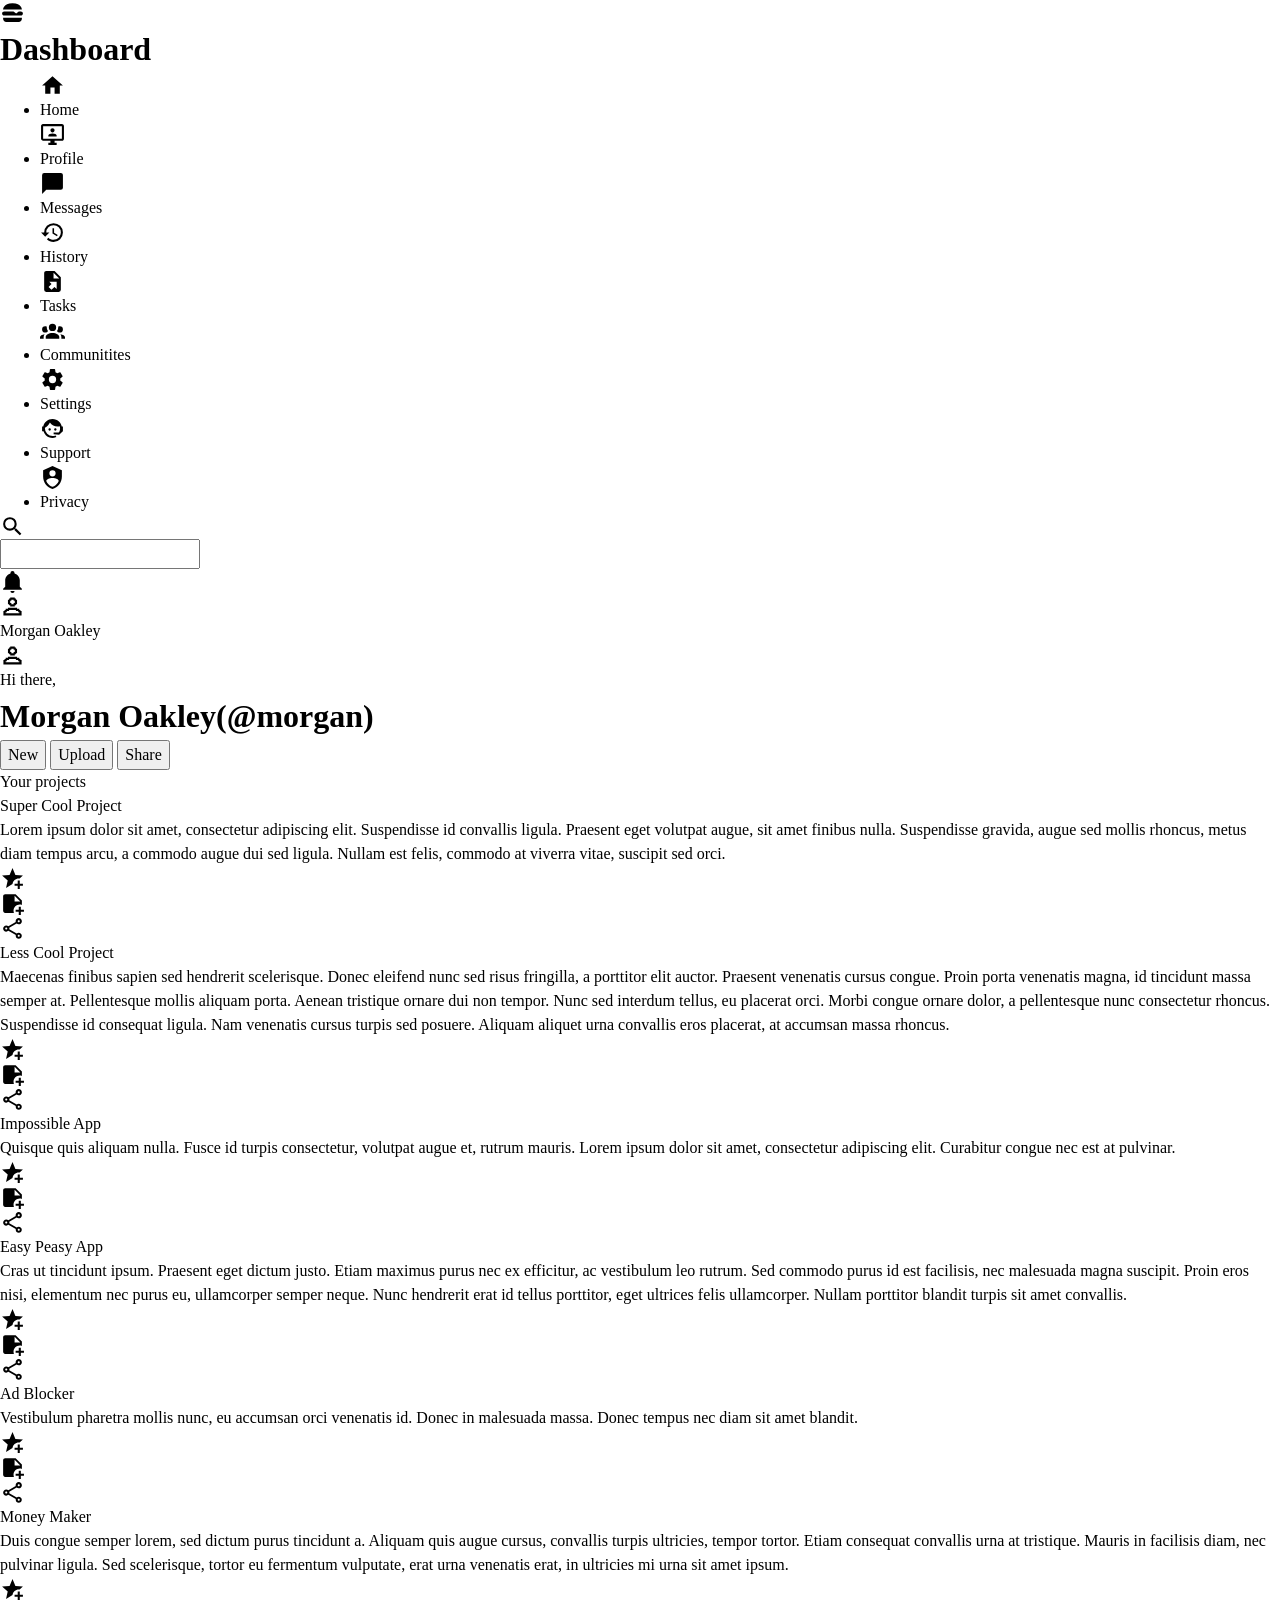
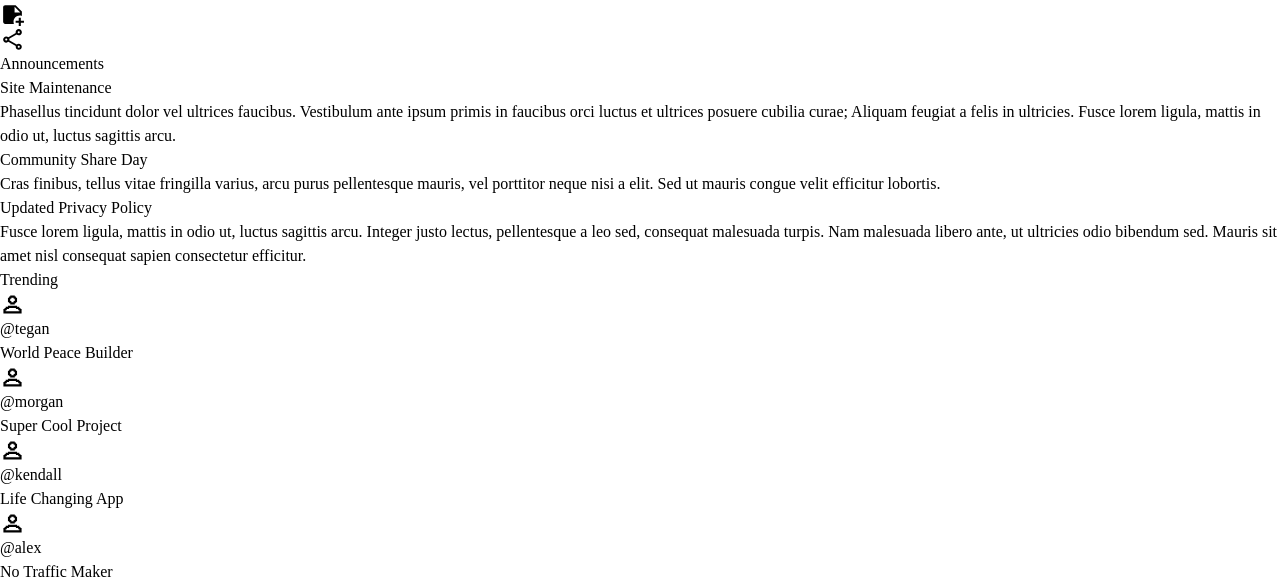
==== index.html @ 4c9de895 "html done, styling next" ====
<!DOCTYPE html>
<html lang="en">
<head>
    <meta charset="UTF-8">
    <meta name="viewport" content="width=device-width, initial-scale=1.0">
    <title>Admin Dashboard</title>
    <link rel="stylesheet" href="style.css">
</head>
<body>
    <div class="container">

        <div class="leftPanel">

            <div class="header">
                <img src="./img/hamburger.svg" class="icon">
                <h1>Dashboard</h1>
            </div>

            <div class="navigation">
                <ul>
                    <li> <img src="./img/home.svg" class="icon">
                        Home</li>
                    <li> <img src="./img/monitor-account.svg" class="icon">
                        Profile</li>
                    <li> <img src="./img/message.svg" class="icon">
                        Messages</li>
                    <li> <img src="./img/history.svg" class="icon">
                        History</li>
                    <li> <img src="./img/file-export.svg" class="icon">
                        Tasks</li>
                    <li> <img src="./img/account-group.svg" class="icon">
                        Communitites</li>
                </ul>
            </div>

            <div class="settings">
                <ul>
                    <li> <img src="./img/cog.svg" class="icon">
                        Settings</li>
                    <li> <img src="./img/face-agent.svg" class="icon">
                        Support</li>
                    <Li> <img src="./img/shield-account.svg" class="icon">
                        Privacy</li>
                </ul>    
            </div>
            
        </div>

        <div class="header">
            <div class="headSearch">
                <img src="./img/magnify.svg" class="icon">
                <input type="search"/>
                <img src="./img/bell.svg" class="icon">
                <img src="./img/account.svg" class="icon" id="userpic">
                <div class="username">Morgan Oakley</div>
            </div>

            <div class="userinfo">
                <div class="userGreet">
                    <img src="./img/account.svg" class="icon" id="userpicbig">
                    <p>Hi there,</p>
                    <h1>Morgan Oakley(@morgan)</h1>
                </div>

                <div class="userButton">
                    <button id="new">New</button>
                    <button id="upload">Upload</button>
                    <button id="share">Share</button>
                </div>
            </div>
        </div>

        <div class="content">
            <div class="projectContainer">
                <div id="projectheader">
                    <p>Your projects</p>
                </div>

                <div class="projectBox">
                    <div class="project">
                        <p id="projectTitle">Super Cool Project</p>
                        <p id="projectDesc">Lorem ipsum dolor sit amet, 
                            consectetur adipiscing elit. Suspendisse id 
                            convallis ligula. Praesent eget volutpat augue, sit amet finibus nulla. 
                            Suspendisse gravida, augue sed mollis rhoncus, metus diam tempus arcu, a 
                            commodo augue dui sed ligula. Nullam est felis, commodo at viverra vitae, 
                            suscipit sed orci. 
                            </p>
                        <img src="./img/star-plus.svg" class="icon">
                        <img src="./img/note-plus.svg" class="icon">
                        <img src="./img/share-variant-outline.svg" class="icon">

                        <p id="projectTitle">Less Cool Project</p>
                        <p id="projectDesc">Maecenas finibus sapien sed hendrerit scelerisque. 
                            Donec eleifend nunc sed risus fringilla, a porttitor elit auctor.
                             Praesent venenatis cursus congue. Proin porta venenatis magna, id 
                             tincidunt massa semper at. Pellentesque mollis aliquam porta. Aenean 
                             tristique ornare dui non tempor. Nunc sed interdum tellus, eu placerat 
                             orci. Morbi congue ornare dolor, a pellentesque nunc consectetur rhoncus. 
                             Suspendisse id consequat ligula. Nam venenatis cursus turpis sed posuere. 
                             Aliquam aliquet urna convallis eros placerat, at accumsan massa rhoncus.
                            </p>
                        <img src="./img/star-plus.svg" class="icon">
                        <img src="./img/note-plus.svg" class="icon">
                        <img src="./img/share-variant-outline.svg" class="icon">
                    
                        <p id="projectTitle">Impossible App</p>
                        <p id="projectDesc">Quisque quis aliquam nulla. Fusce id turpis consectetur, 
                            volutpat augue et, rutrum mauris. Lorem ipsum dolor sit amet, consectetur 
                            adipiscing elit. Curabitur congue nec est at pulvinar.
                            </p>
                        <img src="./img/star-plus.svg" class="icon">
                        <img src="./img/note-plus.svg" class="icon">
                        <img src="./img/share-variant-outline.svg" class="icon">

                        <p id="projectTitle">Easy Peasy App</p>
                        <p id="projectDesc">Cras ut tincidunt ipsum. Praesent eget dictum justo. 
                            Etiam maximus purus nec ex efficitur, ac vestibulum leo rutrum. 
                            Sed commodo purus id est facilisis, nec malesuada magna suscipit. 
                            Proin eros nisi, elementum nec purus eu, ullamcorper semper neque. 
                            Nunc hendrerit erat id tellus porttitor, eget ultrices felis ullamcorper. 
                            Nullam porttitor blandit turpis sit amet convallis.
                            </p>
                        <img src="./img/star-plus.svg" class="icon">
                        <img src="./img/note-plus.svg" class="icon">
                        <img src="./img/share-variant-outline.svg" class="icon">

                        <p id="projectTitle">Ad Blocker</p>
                        <p id="projectDesc">Vestibulum pharetra mollis nunc, eu accumsan orci venenatis id. 
                            Donec in malesuada massa. Donec tempus nec diam sit amet blandit.
                            </p>
                        <img src="./img/star-plus.svg" class="icon">
                        <img src="./img/note-plus.svg" class="icon">
                        <img src="./img/share-variant-outline.svg" class="icon">

                        <p id="projectTitle">Money Maker</p>
                        <p id="projectDesc">Duis congue semper lorem, sed dictum purus tincidunt a. 
                            Aliquam quis augue cursus, convallis turpis ultricies, tempor tortor. 
                            Etiam consequat convallis urna at tristique. Mauris in facilisis diam, 
                            nec pulvinar ligula. Sed scelerisque, tortor eu fermentum vulputate, 
                            erat urna venenatis erat, in ultricies mi urna sit amet ipsum. 
                            </p>
                        <img src="./img/star-plus.svg" class="icon">
                        <img src="./img/note-plus.svg" class="icon">
                        <img src="./img/share-variant-outline.svg" class="icon">
                    </div>
                </div>

                <div class="contentpanel">
                    <div class="announce">
                        <p>Announcements</p>
                        <div class="updates">
                            <div class="pageupdates">
                                <p id="uptitle">Site Maintenance</p>
                                <p id="updesc">Phasellus tincidunt dolor vel ultrices faucibus. 
                                    Vestibulum ante ipsum primis in faucibus orci luctus et ultrices 
                                    posuere cubilia curae; Aliquam feugiat a felis in ultricies.
                                     Fusce lorem ligula, mattis in odio ut, luctus sagittis arcu. 
                                     </p>
                            </div>

                            <div class="pageupdates">
                                <p id="uptitle">Community Share Day</p>
                                <p id="updesc">Cras finibus, tellus vitae fringilla varius, arcu purus 
                                    pellentesque mauris, vel porttitor neque nisi a elit. Sed ut mauris 
                                    congue velit efficitur lobortis.
                                    </p>
                            </div>

                            <div class="pageupdates">
                                <p id="uptitle">Updated Privacy Policy</p>
                                <p id="updesc"> Fusce lorem ligula, mattis in odio ut, luctus sagittis arcu. 
                                    Integer justo lectus, pellentesque a leo sed, consequat malesuada turpis. 
                                    Nam malesuada libero ante, ut ultricies odio bibendum sed. Mauris sit amet 
                                    nisl consequat sapien consectetur efficitur. 
                                    </p>
                            </div>

                        </div>
                    </div>
                   
                </div>
            </div>

            <div class="announce">
            </div>

            <div class="trend">
                <p>Trending</p>
                <div class="trendbox">
                    <div class="trendItem">
                        <img src="./img/account.svg" class="icon">
                        <p>@tegan</p>
                        <p>World Peace Builder</p>
                    </div>

                    <div class="trendItem">
                        <img src="./img/account.svg" class="icon">
                        <p>@morgan</p>
                        <p>Super Cool Project</p>
                    </div>

                    <div class="trendItem">
                        <img src="./img/account.svg" class="icon">
                        <p>@kendall</p>
                        <p>Life Changing App</p>
                    </div>

                    <div class="trendItem">
                        <img src="./img/account.svg" class="icon">
                        <p>@alex</p>
                        <p>No Traffic Maker</p>
                    </div>
                </div>
            </div>
        </div>
    </div>
    
</body>
</html>
---- style.css ----
/* 1. Use a more-intuitive box-sizing model */
*, *::before, *::after {
  box-sizing: border-box;
}
/* 2. Remove default margin */
*:not(dialog) {
  margin: 0;
}
/* 3. Enable keyword animations */
@media (prefers-reduced-motion: no-preference) {
  html {
    interpolate-size: allow-keywords;
  }
}
body {
  /* 4. Increase line-height */
  line-height: 1.5;
  /* 5. Improve text rendering */
  -webkit-font-smoothing: antialiased;
}
/* 6. Improve media defaults */
img, picture, video, canvas, svg {
  display: block;
  max-width: 100%;
}

/* 7. Inherit fonts for form controls */
input, button, textarea, select {
  font: inherit;
}
/* 8. Avoid text overflows */
p, h1, h2, h3, h4, h5, h6 {
  overflow-wrap: break-word;
}
/* 9. Improve line wrapping */
p {
  text-wrap: pretty;
}
h1, h2, h3, h4, h5, h6 {
  text-wrap: balance;
}
/*
  10. Create a root stacking context
*/
#root, #__next {
  isolation: isolate;
}

.icon{
    height: 25px;
    width: 25px;
}
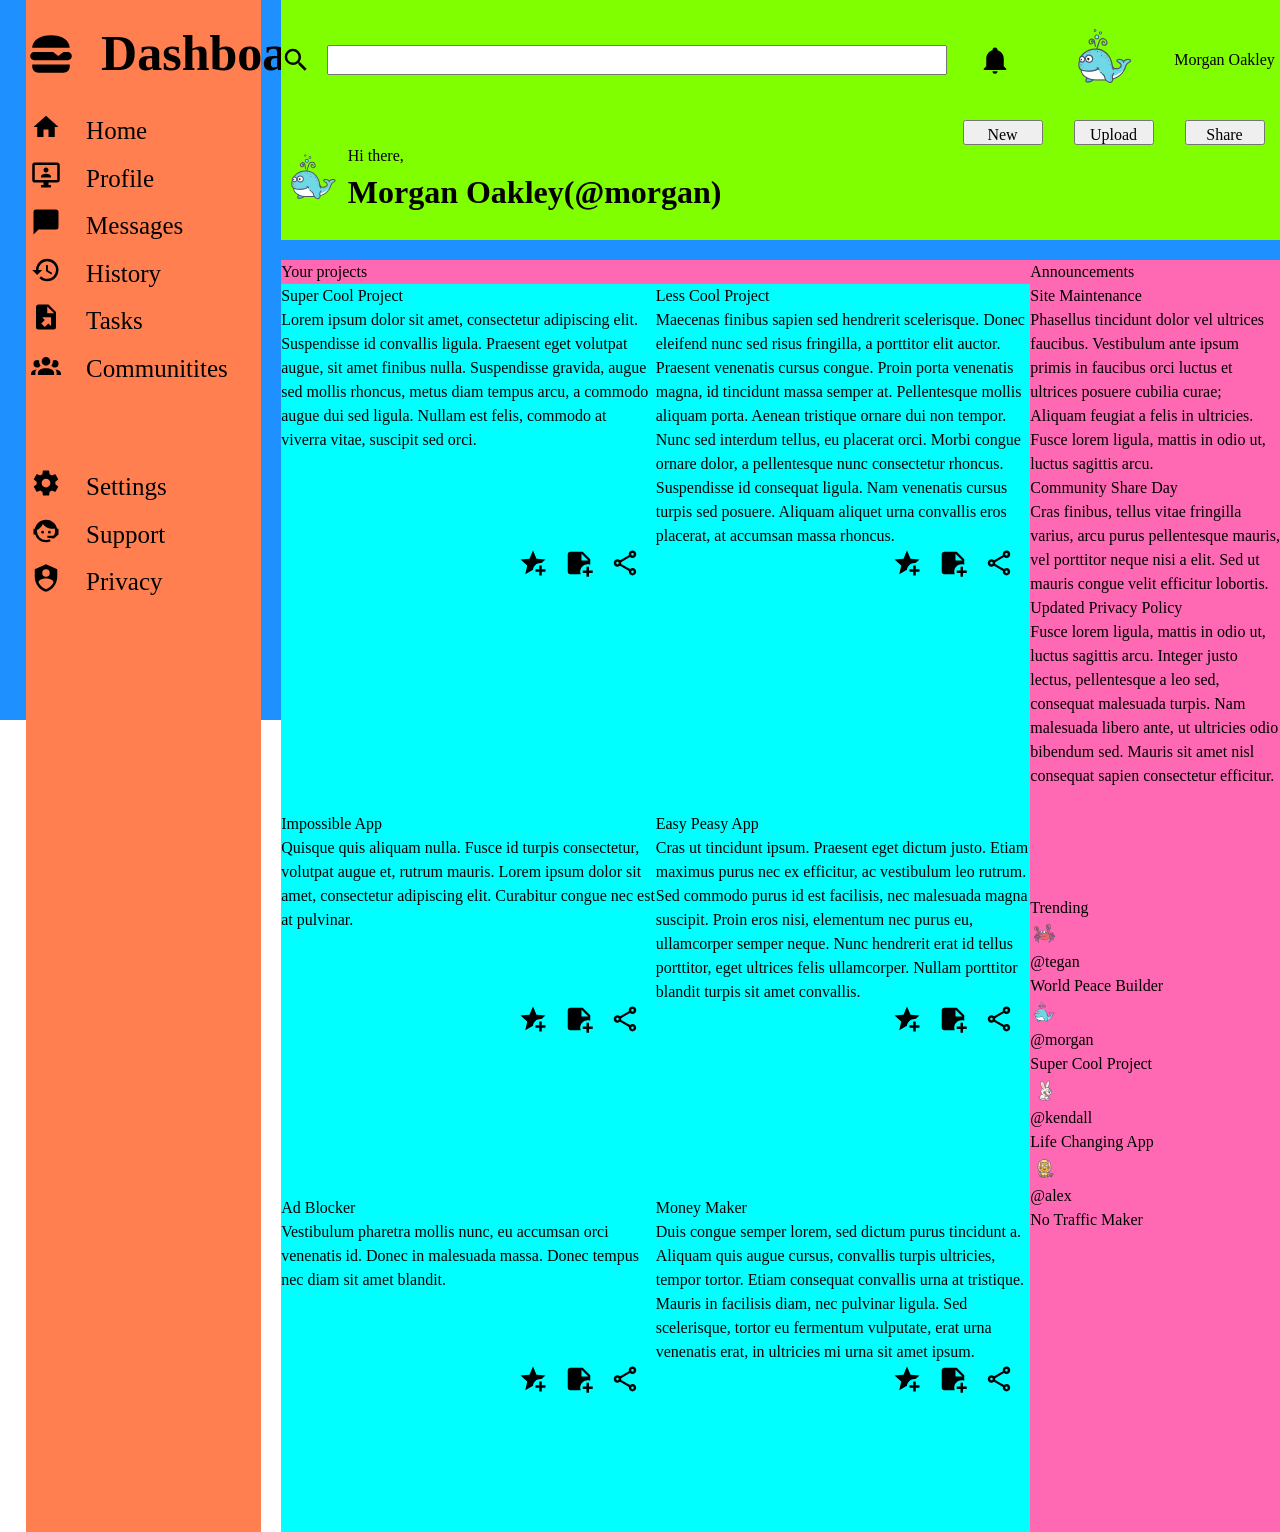
==== commit 66807b2a: "basic layout done, more styling later" ====
--- a/index.html
+++ b/index.html
@@ -11,7 +11,7 @@
 
         <div class="leftPanel">
 
-            <div class="header">
+            <div class="dashboard">
                 <img src="./img/hamburger.svg" class="icon">
                 <h1>Dashboard</h1>
             </div>
@@ -50,23 +50,27 @@
             <div class="headSearch">
                 <img src="./img/magnify.svg" class="icon">
                 <input type="search"/>
+            </div>
+            <div class="headUser">
                 <img src="./img/bell.svg" class="icon">
-                <img src="./img/account.svg" class="icon" id="userpic">
+                <img src="./img/whale-svgrepo-com.svg" class="icon" id="userpic">
                 <div class="username">Morgan Oakley</div>
             </div>
 
-            <div class="userinfo">
-                <div class="userGreet">
-                    <img src="./img/account.svg" class="icon" id="userpicbig">
+            <div class="userGreet">
+                <div id="avatar">
+                    <img src="./img/whale-svgrepo-com.svg" class="icon" id="userpicbig">
+                </div>
+                <div id="hiUser">
                     <p>Hi there,</p>
                     <h1>Morgan Oakley(@morgan)</h1>
                 </div>
-
-                <div class="userButton">
-                    <button id="new">New</button>
-                    <button id="upload">Upload</button>
-                    <button id="share">Share</button>
-                </div>
+            </div>
+
+            <div class="userButton">
+                <button id="new">New</button>
+                <button id="upload">Upload</button>
+                <button id="share">Share</button>
             </div>
         </div>
 
@@ -78,75 +82,111 @@
 
                 <div class="projectBox">
                     <div class="project">
-                        <p id="projectTitle">Super Cool Project</p>
-                        <p id="projectDesc">Lorem ipsum dolor sit amet, 
-                            consectetur adipiscing elit. Suspendisse id 
-                            convallis ligula. Praesent eget volutpat augue, sit amet finibus nulla. 
-                            Suspendisse gravida, augue sed mollis rhoncus, metus diam tempus arcu, a 
-                            commodo augue dui sed ligula. Nullam est felis, commodo at viverra vitae, 
-                            suscipit sed orci. 
-                            </p>
-                        <img src="./img/star-plus.svg" class="icon">
-                        <img src="./img/note-plus.svg" class="icon">
-                        <img src="./img/share-variant-outline.svg" class="icon">
-
-                        <p id="projectTitle">Less Cool Project</p>
-                        <p id="projectDesc">Maecenas finibus sapien sed hendrerit scelerisque. 
-                            Donec eleifend nunc sed risus fringilla, a porttitor elit auctor.
-                             Praesent venenatis cursus congue. Proin porta venenatis magna, id 
-                             tincidunt massa semper at. Pellentesque mollis aliquam porta. Aenean 
-                             tristique ornare dui non tempor. Nunc sed interdum tellus, eu placerat 
-                             orci. Morbi congue ornare dolor, a pellentesque nunc consectetur rhoncus. 
-                             Suspendisse id consequat ligula. Nam venenatis cursus turpis sed posuere. 
-                             Aliquam aliquet urna convallis eros placerat, at accumsan massa rhoncus.
-                            </p>
-                        <img src="./img/star-plus.svg" class="icon">
-                        <img src="./img/note-plus.svg" class="icon">
-                        <img src="./img/share-variant-outline.svg" class="icon">
+                        <div class="projThumb">
+                            <p id="projectTitle">Super Cool Project</p>
+                            <p id="projectDesc">Lorem ipsum dolor sit amet, 
+                                consectetur adipiscing elit. Suspendisse id 
+                                convallis ligula. Praesent eget volutpat augue, sit amet finibus nulla. 
+                                Suspendisse gravida, augue sed mollis rhoncus, metus diam tempus arcu, a 
+                                commodo augue dui sed ligula. Nullam est felis, commodo at viverra vitae, 
+                                suscipit sed orci. 
+                                </p>
+                        </div>
+
+                        <div class="projbutton">
+                            <img src="./img/star-plus.svg" class="icon">
+                            <img src="./img/note-plus.svg" class="icon">
+                            <img src="./img/share-variant-outline.svg" class="icon">
+                        </div>
+                    </div>
+
+                    <div class="project">
+                        <div class="projThumb">
+                            <p id="projectTitle">Less Cool Project</p>
+                            <p id="projectDesc">Maecenas finibus sapien sed hendrerit scelerisque. 
+                                Donec eleifend nunc sed risus fringilla, a porttitor elit auctor.
+                                Praesent venenatis cursus congue. Proin porta venenatis magna, id 
+                                tincidunt massa semper at. Pellentesque mollis aliquam porta. Aenean 
+                                tristique ornare dui non tempor. Nunc sed interdum tellus, eu placerat 
+                                orci. Morbi congue ornare dolor, a pellentesque nunc consectetur rhoncus. 
+                                Suspendisse id consequat ligula. Nam venenatis cursus turpis sed posuere. 
+                                Aliquam aliquet urna convallis eros placerat, at accumsan massa rhoncus.
+                                </p>
+                        </div>
+                        <div class="projbutton">
+                            <img src="./img/star-plus.svg" class="icon">
+                            <img src="./img/note-plus.svg" class="icon">
+                            <img src="./img/share-variant-outline.svg" class="icon">
+                        </div>
+                    </div>
+
+                    <div class="project">
+                        <div class="projThumb">
+                            <p id="projectTitle">Impossible App</p>
+                            <p id="projectDesc">Quisque quis aliquam nulla. Fusce id turpis consectetur, 
+                                volutpat augue et, rutrum mauris. Lorem ipsum dolor sit amet, consectetur 
+                                adipiscing elit. Curabitur congue nec est at pulvinar.
+                                </p>
+                        </div>
+                        <div class="projbutton">
+                            <img src="./img/star-plus.svg" class="icon">
+                            <img src="./img/note-plus.svg" class="icon">
+                            <img src="./img/share-variant-outline.svg" class="icon">
+                        </div>
+                    </div>
+
+                     <div class="project">
+                        <div class="projThumb">
+                            <p id="projectTitle">Easy Peasy App</p>
+                            <p id="projectDesc">Cras ut tincidunt ipsum. Praesent eget dictum justo. 
+                                Etiam maximus purus nec ex efficitur, ac vestibulum leo rutrum. 
+                                Sed commodo purus id est facilisis, nec malesuada magna suscipit. 
+                                Proin eros nisi, elementum nec purus eu, ullamcorper semper neque. 
+                                Nunc hendrerit erat id tellus porttitor, eget ultrices felis ullamcorper. 
+                                Nullam porttitor blandit turpis sit amet convallis.
+                                </p>
+                        </div>
+                        <div class="projbutton">
+                            <img src="./img/star-plus.svg" class="icon">
+                            <img src="./img/note-plus.svg" class="icon">
+                            <img src="./img/share-variant-outline.svg" class="icon">
+                        </div>
+                    </div>
+
+                    <div class="project">
+                        <div class="projThumb">
+                            <p id="projectTitle">Ad Blocker</p>
+                            <p id="projectDesc">Vestibulum pharetra mollis nunc, eu accumsan orci venenatis id. 
+                                Donec in malesuada massa. Donec tempus nec diam sit amet blandit.
+                                </p>
+                        </div>
+                        <div class="projbutton">
+                            <img src="./img/star-plus.svg" class="icon">
+                            <img src="./img/note-plus.svg" class="icon">
+                            <img src="./img/share-variant-outline.svg" class="icon">
+                        </div>
+                    </div>
                     
-                        <p id="projectTitle">Impossible App</p>
-                        <p id="projectDesc">Quisque quis aliquam nulla. Fusce id turpis consectetur, 
-                            volutpat augue et, rutrum mauris. Lorem ipsum dolor sit amet, consectetur 
-                            adipiscing elit. Curabitur congue nec est at pulvinar.
-                            </p>
-                        <img src="./img/star-plus.svg" class="icon">
-                        <img src="./img/note-plus.svg" class="icon">
-                        <img src="./img/share-variant-outline.svg" class="icon">
-
-                        <p id="projectTitle">Easy Peasy App</p>
-                        <p id="projectDesc">Cras ut tincidunt ipsum. Praesent eget dictum justo. 
-                            Etiam maximus purus nec ex efficitur, ac vestibulum leo rutrum. 
-                            Sed commodo purus id est facilisis, nec malesuada magna suscipit. 
-                            Proin eros nisi, elementum nec purus eu, ullamcorper semper neque. 
-                            Nunc hendrerit erat id tellus porttitor, eget ultrices felis ullamcorper. 
-                            Nullam porttitor blandit turpis sit amet convallis.
-                            </p>
-                        <img src="./img/star-plus.svg" class="icon">
-                        <img src="./img/note-plus.svg" class="icon">
-                        <img src="./img/share-variant-outline.svg" class="icon">
-
-                        <p id="projectTitle">Ad Blocker</p>
-                        <p id="projectDesc">Vestibulum pharetra mollis nunc, eu accumsan orci venenatis id. 
-                            Donec in malesuada massa. Donec tempus nec diam sit amet blandit.
-                            </p>
-                        <img src="./img/star-plus.svg" class="icon">
-                        <img src="./img/note-plus.svg" class="icon">
-                        <img src="./img/share-variant-outline.svg" class="icon">
-
-                        <p id="projectTitle">Money Maker</p>
-                        <p id="projectDesc">Duis congue semper lorem, sed dictum purus tincidunt a. 
-                            Aliquam quis augue cursus, convallis turpis ultricies, tempor tortor. 
-                            Etiam consequat convallis urna at tristique. Mauris in facilisis diam, 
-                            nec pulvinar ligula. Sed scelerisque, tortor eu fermentum vulputate, 
-                            erat urna venenatis erat, in ultricies mi urna sit amet ipsum. 
-                            </p>
-                        <img src="./img/star-plus.svg" class="icon">
-                        <img src="./img/note-plus.svg" class="icon">
-                        <img src="./img/share-variant-outline.svg" class="icon">
-                    </div>
-                </div>
-
-                <div class="contentpanel">
+                    <div class="project">
+                        <div class="projThumb">
+                            <p id="projectTitle">Money Maker</p>
+                            <p id="projectDesc">Duis congue semper lorem, sed dictum purus tincidunt a. 
+                                Aliquam quis augue cursus, convallis turpis ultricies, tempor tortor. 
+                                Etiam consequat convallis urna at tristique. Mauris in facilisis diam, 
+                                nec pulvinar ligula. Sed scelerisque, tortor eu fermentum vulputate, 
+                                erat urna venenatis erat, in ultricies mi urna sit amet ipsum. 
+                                </p>
+                        </div>
+                        <div class="projbutton">
+                            <img src="./img/star-plus.svg" class="icon">
+                            <img src="./img/note-plus.svg" class="icon">
+                            <img src="./img/share-variant-outline.svg" class="icon">
+                        </div>
+                    </div>
+                </div>
+            </div>
+
+            <div class="contentpanel">
                     <div class="announce">
                         <p>Announcements</p>
                         <div class="updates">
@@ -179,40 +219,35 @@
                         </div>
                     </div>
                    
-                </div>
-            </div>
-
-            <div class="announce">
-            </div>
-
-            <div class="trend">
-                <p>Trending</p>
-                <div class="trendbox">
-                    <div class="trendItem">
-                        <img src="./img/account.svg" class="icon">
-                        <p>@tegan</p>
-                        <p>World Peace Builder</p>
-                    </div>
-
-                    <div class="trendItem">
-                        <img src="./img/account.svg" class="icon">
-                        <p>@morgan</p>
-                        <p>Super Cool Project</p>
-                    </div>
-
-                    <div class="trendItem">
-                        <img src="./img/account.svg" class="icon">
-                        <p>@kendall</p>
-                        <p>Life Changing App</p>
-                    </div>
-
-                    <div class="trendItem">
-                        <img src="./img/account.svg" class="icon">
-                        <p>@alex</p>
-                        <p>No Traffic Maker</p>
-                    </div>
-                </div>
-            </div>
+                     <div class="trend">
+                        <p>Trending</p>
+                        <div class="trendbox">
+                            <div class="trendItem">
+                                <img src="./img/crab-svgrepo-com.svg" class="icon">
+                                <p>@tegan</p>
+                                <p>World Peace Builder</p>
+                            </div>
+
+                            <div class="trendItem">
+                                <img src="./img/whale-svgrepo-com.svg" class="icon">
+                                <p>@morgan</p>
+                                <p>Super Cool Project</p>
+                            </div>
+
+                            <div class="trendItem">
+                                <img src="./img/rabbit-svgrepo-com.svg" class="icon">
+                                <p>@kendall</p>
+                                <p>Life Changing App</p>
+                            </div>
+
+                            <div class="trendItem">
+                                <img src="./img/lion-svgrepo-com.svg" class="icon">
+                                <p>@alex</p>
+                                <p>No Traffic Maker</p>
+                            </div>
+                        </div>
+                    </div>
+                </div>           
         </div>
     </div>
     
--- a/style.css
+++ b/style.css
@@ -46,7 +46,149 @@
   isolation: isolate;
 }
 
+ul{
+  list-style-type: none;
+  margin: 0;
+  padding: 0;
+}
+
+li{
+  display: flex;
+  padding: 5px;
+}
+
 .icon{
-    height: 25px;
-    width: 25px;
+    height: 30px;
+    width: 30px;
+}
+
+img{
+  margin-right: 1em;
+}
+
+.container{
+  background-color: dodgerblue;
+  display: grid;
+  grid-template-columns: 1fr 4fr;
+  grid-template-rows: 1fr 6fr;
+  gap: 20px;
+  height: 80vh;
+}
+
+
+.leftPanel{
+  background-color: coral;
+  grid-column: 1;
+  grid-row: 1 / 3;
+
+  display: grid;
+  grid-template-rows: 7% 1fr 3fr;
+  align-content: center;
+  margin-left: 10%;
+
+  font-size: min(25px, 100px)
+}
+
+  .dashboard{
+    /* background-color: aliceblue; */
+    display: flex;
+    
+    align-items: center;
+    font-size: 25px;
+   
+  }
+
+    .dashboard > img{
+      height: 50px;
+      width: 50px;
+    }
+  .navigation{
+    /* background-color: bisque; */
+   
+  }
+   
+  .settings{
+    /* background-color: yellow; */
+
+  }
+ 
+
+.header{
+  background-color: chartreuse;
+  display: grid;
+  grid-template-columns: 2fr 1fr;
+  grid-template-rows: 1fr 1fr;
+}
+
+  .headSearch{
+    display: flex;
+    flex-direction: row;
+    align-items: center;
+  }
+    .headSearch > input {
+      width: 100%;
+    }
+  
+    .headUser{
+      display: grid;
+      grid-template-columns: 1fr 1fr 1fr;
+      align-items: center;
+      justify-items: center;
+    }
+
+      #userpic{
+        height: 80px;
+        width: 80px;
+      }
+
+    .userGreet{
+      display: grid;
+      grid-template-columns: 10% 90%;
+      align-items: center;
+    }
+
+      #avatar > img{
+        height: 120px;
+        width: 120px;
+      }
+
+    .userButton{
+      display: grid;
+      grid-template-columns: repeat(3, 1fr);
+      justify-items: center;
+    }
+
+      button{
+        height: 25px;
+        width: 80px;
+      }
+
+.content{
+  background-color: hotpink;
+  display: grid;
+  grid-template-columns: 3fr 1fr;
+}
+
+.projectBox{
+  display: grid;
+  grid-template-columns: 1fr 1fr;
+}
+
+.project{
+  background-color: aqua;
+  height: 100%;
+  width: 100%;
+  display: grid;
+  grid-template-rows: 1fr 1fr ;
+}
+
+  .projbutton{
+    display: flex;
+    flex-direction: row;
+    justify-content: end;
+  }
+
+.contentpanel{
+  display: grid;
+  grid-template-rows: 1fr 1fr;
 }
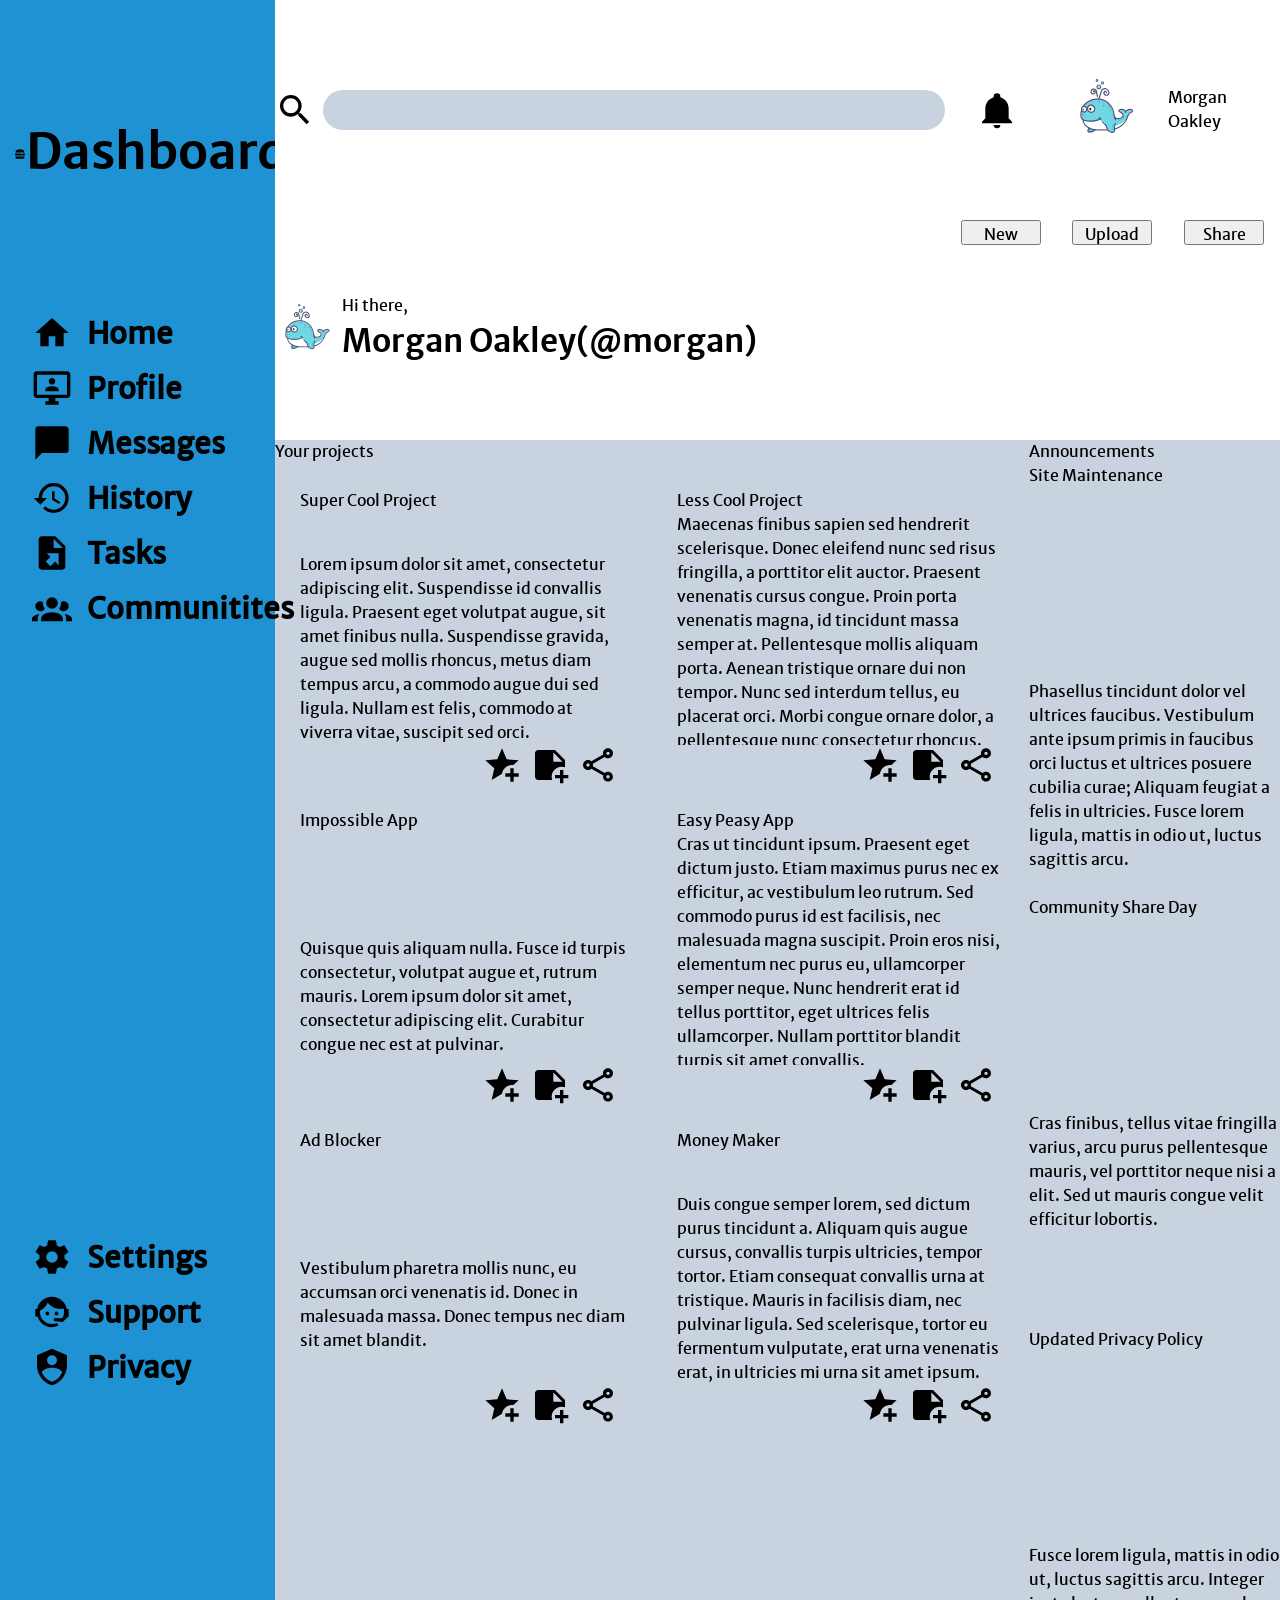
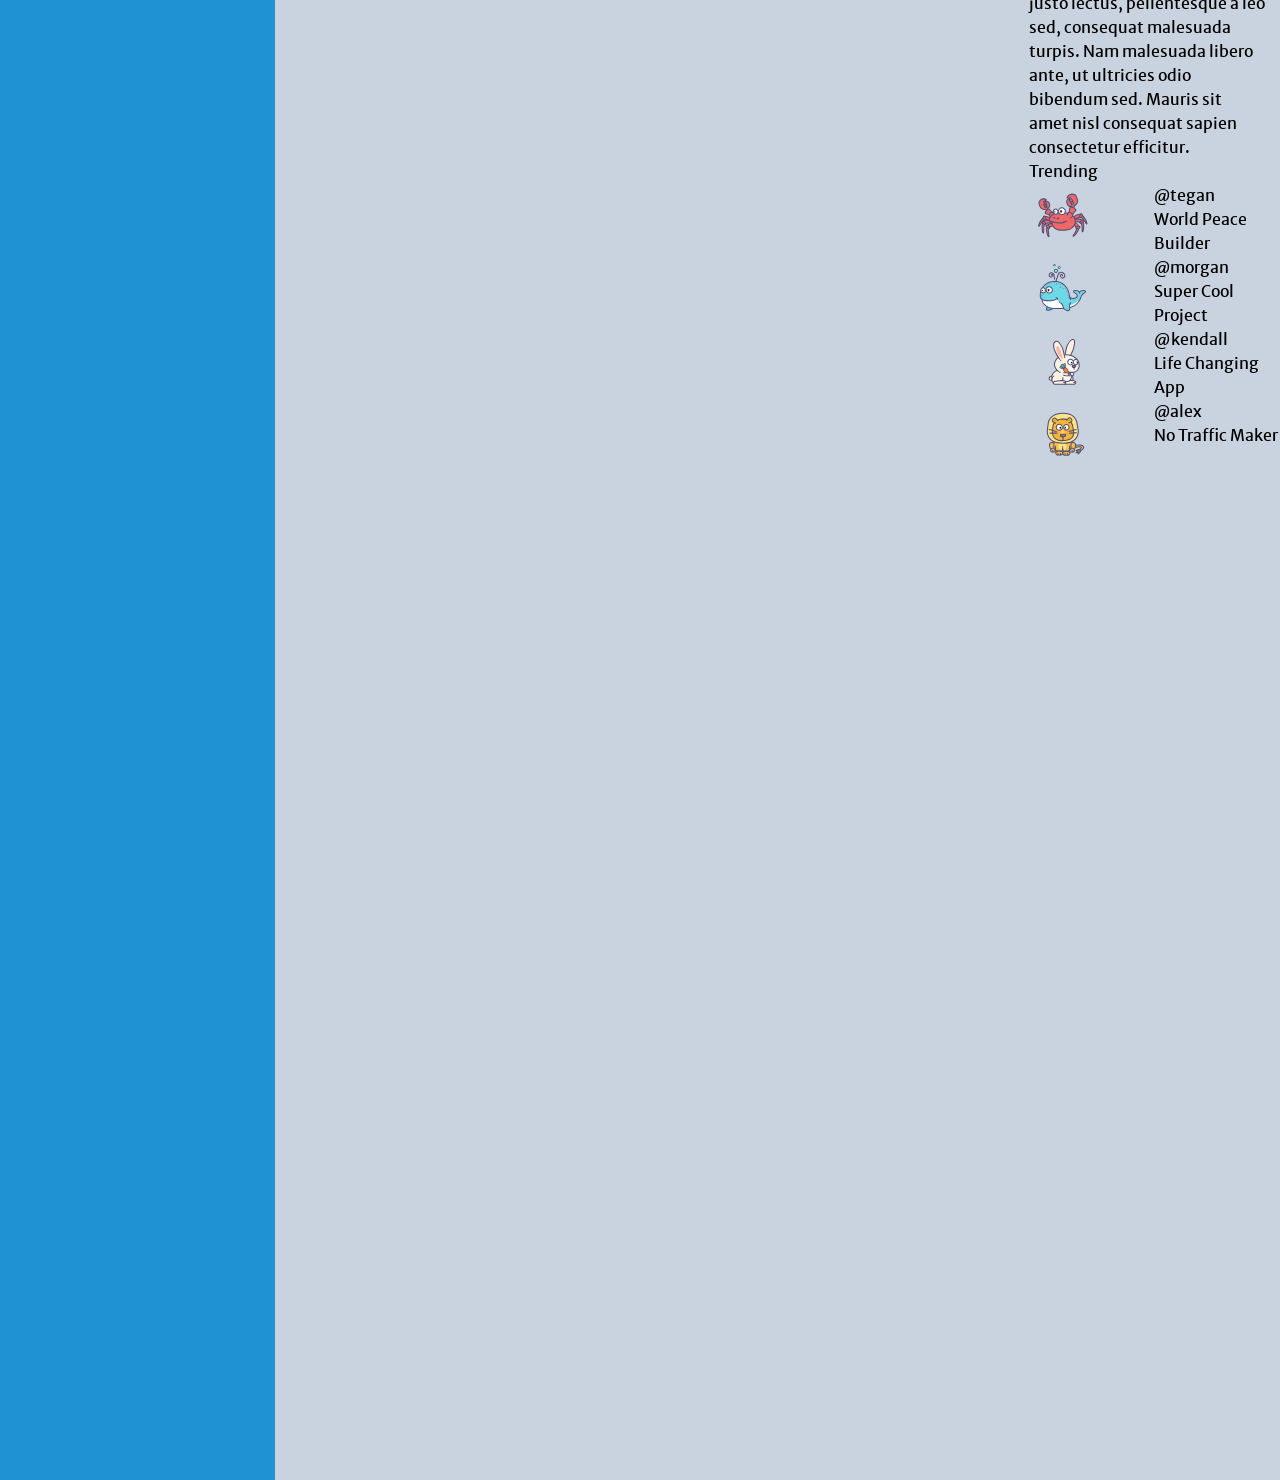
==== commit 32ff9602: "added font, aligning elements" ====
--- a/index.html
+++ b/index.html
@@ -7,6 +7,7 @@
     <link rel="stylesheet" href="style.css">
 </head>
 <body>
+    <div class="page">
     <div class="container">
 
         <div class="leftPanel">
@@ -224,31 +225,40 @@
                         <div class="trendbox">
                             <div class="trendItem">
                                 <img src="./img/crab-svgrepo-com.svg" class="icon">
-                                <p>@tegan</p>
-                                <p>World Peace Builder</p>
+                                <div id="trendpost">
+                                    <p>@tegan</p>
+                                    <p>World Peace Builder</p>
+                                </div>
                             </div>
 
                             <div class="trendItem">
                                 <img src="./img/whale-svgrepo-com.svg" class="icon">
-                                <p>@morgan</p>
-                                <p>Super Cool Project</p>
+                                <div id="trendpost">
+                                    <p>@morgan</p>
+                                    <p>Super Cool Project</p>
+                                </div>
                             </div>
 
                             <div class="trendItem">
                                 <img src="./img/rabbit-svgrepo-com.svg" class="icon">
-                                <p>@kendall</p>
-                                <p>Life Changing App</p>
+                                <div id="trendpost">
+                                    <p>@kendall</p>
+                                    <p>Life Changing App</p>
+                                </div>
                             </div>
 
                             <div class="trendItem">
                                 <img src="./img/lion-svgrepo-com.svg" class="icon">
-                                <p>@alex</p>
-                                <p>No Traffic Maker</p>
+                                <div id="trendpost">
+                                    <p>@alex</p>
+                                    <p>No Traffic Maker</p>
+                                </div>
                             </div>
                         </div>
                     </div>
                 </div>           
         </div>
+    </div>
     </div>
     
 </body>
--- a/style.css
+++ b/style.css
@@ -1,4 +1,22 @@
 /* 1. Use a more-intuitive box-sizing model */
+@font-face {
+    font-family: 'liera_sansregular';
+    src: url('./font/lierasans-regular-webfont.woff2') format('woff2'),
+         url('./font/lierasans-regular-webfont.woff') format('woff');
+    font-weight: normal;
+    font-style: normal;
+
+}
+
+@font-face {
+    font-family: 'liera_sanssemibold';
+    src: url('./font/lierasans-semibold-webfont.woff2') format('woff2'),
+         url('./font/lierasans-semibold-webfont.woff') format('woff');
+    font-weight: normal;
+    font-style: normal;
+
+}
+
 *, *::before, *::after {
   box-sizing: border-box;
 }
@@ -38,6 +56,7 @@
 }
 h1, h2, h3, h4, h5, h6 {
   text-wrap: balance;
+  font-family: 'liera_sanssemibold';
 }
 /*
   10. Create a root stacking context
@@ -58,63 +77,75 @@
 }
 
 .icon{
-    height: 30px;
-    width: 30px;
+    height: 40px;
+    width: 40px;
 }
 
 img{
-  margin-right: 1em;
+  margin-right: .5em;
+}
+
+.page{
+  background-color: rgb(200, 211, 223);
 }
 
 .container{
-  background-color: dodgerblue;
-  display: grid;
-  grid-template-columns: 1fr 4fr;
+  
+  display: grid;
+  grid-template-columns: minmax(auto, 1fr) 4fr;
   grid-template-rows: 1fr 6fr;
-  gap: 20px;
-  height: 80vh;
+  /* gap: 20px; */
+  font-family: 'liera_sansregular';
 }
 
 
 .leftPanel{
-  background-color: coral;
+  background-color: rgb(31, 146, 212);  
   grid-column: 1;
   grid-row: 1 / 3;
 
   display: grid;
-  grid-template-rows: 7% 1fr 3fr;
-  align-content: center;
-  margin-left: 10%;
-
-  font-size: min(25px, 100px)
+  grid-template-rows: 10% 30% 60%;
+
+
+  font-size: min(30px, 100px);
+  font-weight: bold;
 }
 
   .dashboard{
     /* background-color: aliceblue; */
-    display: flex;
-    
+    display: grid;
+    grid-template-columns: auto 1fr;
+    align-self: center;
     align-items: center;
     font-size: 25px;
-   
+    margin-left: 5%;
   }
 
     .dashboard > img{
-      height: 50px;
-      width: 50px;
-    }
+      height: 80px;
+      width: 80px;
+    }
+
+      .dashboard ~ div{
+      margin-left: 10%;
+      align-self: self-start;
+    }
+
+
   .navigation{
     /* background-color: bisque; */
-   
+
   }
    
   .settings{
     /* background-color: yellow; */
-
+   
   }
  
 
 .header{
-  background-color: chartreuse;
+  background-color: white;
   display: grid;
   grid-template-columns: 2fr 1fr;
   grid-template-rows: 1fr 1fr;
@@ -127,6 +158,10 @@
   }
     .headSearch > input {
       width: 100%;
+      background-color:  rgb(200, 211, 223);
+      border: .5px none blue;
+      border-radius: 25px;
+      font-size: 25px;
     }
   
     .headUser{
@@ -164,7 +199,7 @@
       }
 
 .content{
-  background-color: hotpink;
+ 
   display: grid;
   grid-template-columns: 3fr 1fr;
 }
@@ -172,15 +207,25 @@
 .projectBox{
   display: grid;
   grid-template-columns: 1fr 1fr;
+  justify-items: center;
+  align-items: center;
 }
 
 .project{
-  background-color: aqua;
-  height: 100%;
-  width: 100%;
-  display: grid;
-  grid-template-rows: 1fr 1fr ;
-}
+  
+  height: 300px;
+  width: auto;
+  display: grid;
+  grid-template-rows: 95% 5% ;
+ 
+  padding: 4% 4% 4% 4%;
+  margin: 10px;
+}
+  .projThumb{
+    display: grid;
+    grid-template-rows: 1fr 1fr;
+    overflow: hidden;
+  }
 
   .projbutton{
     display: flex;
@@ -191,4 +236,26 @@
 .contentpanel{
   display: grid;
   grid-template-rows: 1fr 1fr;
-}+}
+
+
+  .updates{
+    display: grid;
+    grid-template-rows: 1fr 1fr 1fr;
+  }
+
+    .pageupdates{
+      display: grid;
+      grid-template-rows: 1fr 1fr;
+
+    }
+
+.trendItem{
+  display: grid;
+  grid-template-columns: 1fr 1fr;
+}
+
+  .trendItem > img{
+    height: 70px;
+    width: 70px;
+  }
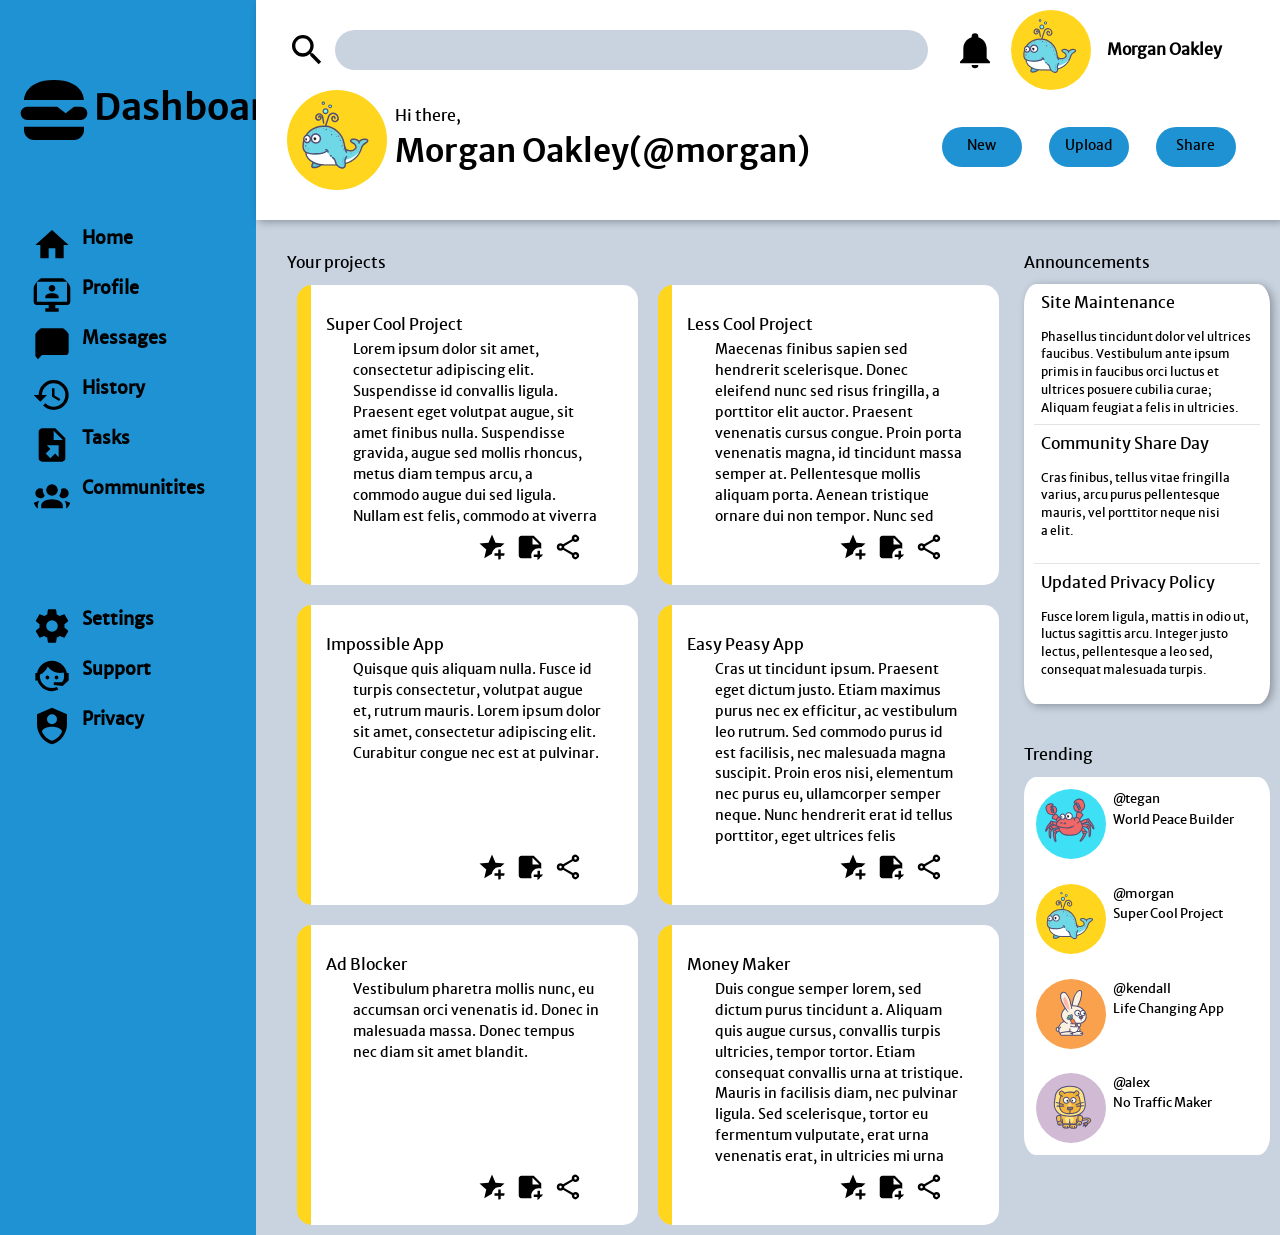
==== commit 91abdf7c: "layout almost done, adding pseudo classes next" ====
--- a/index.html
+++ b/index.html
@@ -18,31 +18,33 @@
             </div>
 
             <div class="navigation">
-                <ul>
-                    <li> <img src="./img/home.svg" class="icon">
-                        Home</li>
-                    <li> <img src="./img/monitor-account.svg" class="icon">
-                        Profile</li>
-                    <li> <img src="./img/message.svg" class="icon">
-                        Messages</li>
-                    <li> <img src="./img/history.svg" class="icon">
-                        History</li>
-                    <li> <img src="./img/file-export.svg" class="icon">
-                        Tasks</li>
-                    <li> <img src="./img/account-group.svg" class="icon">
-                        Communitites</li>
-                </ul>
-            </div>
-
-            <div class="settings">
-                <ul>
-                    <li> <img src="./img/cog.svg" class="icon">
-                        Settings</li>
-                    <li> <img src="./img/face-agent.svg" class="icon">
-                        Support</li>
-                    <Li> <img src="./img/shield-account.svg" class="icon">
-                        Privacy</li>
-                </ul>    
+                <div class="subnav">
+                    <ul>
+                        <li> <img src="./img/home.svg" class="icon">
+                            Home</li>
+                        <li> <img src="./img/monitor-account.svg" class="icon">
+                            Profile</li>
+                        <li> <img src="./img/message.svg" class="icon">
+                            Messages</li>
+                        <li> <img src="./img/history.svg" class="icon">
+                            History</li>
+                        <li> <img src="./img/file-export.svg" class="icon">
+                            Tasks</li>
+                        <li> <img src="./img/account-group.svg" class="icon">
+                            Communitites</li>
+                    </ul>
+                </div>
+
+                <div class="settings">
+                    <ul>
+                        <li> <img src="./img/cog.svg" class="icon">
+                            Settings</li>
+                        <li> <img src="./img/face-agent.svg" class="icon">
+                            Support</li>
+                        <Li> <img src="./img/shield-account.svg" class="icon">
+                            Privacy</li>
+                    </ul>    
+                </div>
             </div>
             
         </div>
@@ -53,7 +55,7 @@
                 <input type="search"/>
             </div>
             <div class="headUser">
-                <img src="./img/bell.svg" class="icon">
+                <img src="./img/bell.svg" class="icon" id="notifbell">
                 <img src="./img/whale-svgrepo-com.svg" class="icon" id="userpic">
                 <div class="username">Morgan Oakley</div>
             </div>
@@ -196,15 +198,14 @@
                                 <p id="updesc">Phasellus tincidunt dolor vel ultrices faucibus. 
                                     Vestibulum ante ipsum primis in faucibus orci luctus et ultrices 
                                     posuere cubilia curae; Aliquam feugiat a felis in ultricies.
-                                     Fusce lorem ligula, mattis in odio ut, luctus sagittis arcu. 
+                                     
                                      </p>
                             </div>
 
-                            <div class="pageupdates">
+                            <div class="pageupdates" id="middleupdate">
                                 <p id="uptitle">Community Share Day</p>
                                 <p id="updesc">Cras finibus, tellus vitae fringilla varius, arcu purus 
-                                    pellentesque mauris, vel porttitor neque nisi a elit. Sed ut mauris 
-                                    congue velit efficitur lobortis.
+                                    pellentesque mauris, vel porttitor neque nisi a elit. 
                                     </p>
                             </div>
 
@@ -212,8 +213,7 @@
                                 <p id="uptitle">Updated Privacy Policy</p>
                                 <p id="updesc"> Fusce lorem ligula, mattis in odio ut, luctus sagittis arcu. 
                                     Integer justo lectus, pellentesque a leo sed, consequat malesuada turpis. 
-                                    Nam malesuada libero ante, ut ultricies odio bibendum sed. Mauris sit amet 
-                                    nisl consequat sapien consectetur efficitur. 
+                                    
                                     </p>
                             </div>
 
@@ -224,7 +224,7 @@
                         <p>Trending</p>
                         <div class="trendbox">
                             <div class="trendItem">
-                                <img src="./img/crab-svgrepo-com.svg" class="icon">
+                                <img src="./img/crab-svgrepo-com.svg" class="icon" id="picone">
                                 <div id="trendpost">
                                     <p>@tegan</p>
                                     <p>World Peace Builder</p>
@@ -232,7 +232,7 @@
                             </div>
 
                             <div class="trendItem">
-                                <img src="./img/whale-svgrepo-com.svg" class="icon">
+                                <img src="./img/whale-svgrepo-com.svg" class="icon" id="pictwo">
                                 <div id="trendpost">
                                     <p>@morgan</p>
                                     <p>Super Cool Project</p>
@@ -240,7 +240,7 @@
                             </div>
 
                             <div class="trendItem">
-                                <img src="./img/rabbit-svgrepo-com.svg" class="icon">
+                                <img src="./img/rabbit-svgrepo-com.svg" class="icon" id="picthree">
                                 <div id="trendpost">
                                     <p>@kendall</p>
                                     <p>Life Changing App</p>
@@ -248,7 +248,7 @@
                             </div>
 
                             <div class="trendItem">
-                                <img src="./img/lion-svgrepo-com.svg" class="icon">
+                                <img src="./img/lion-svgrepo-com.svg" class="icon" id="picfour">
                                 <div id="trendpost">
                                     <p>@alex</p>
                                     <p>No Traffic Maker</p>
--- a/style.css
+++ b/style.css
@@ -40,6 +40,7 @@
 img, picture, video, canvas, svg {
   display: block;
   max-width: 100%;
+  color: white;
 }
 
 /* 7. Inherit fonts for form controls */
@@ -79,10 +80,12 @@
 .icon{
     height: 40px;
     width: 40px;
+    border-radius: 50%;
 }
 
 img{
   margin-right: .5em;
+  
 }
 
 .page{
@@ -93,33 +96,35 @@
   
   display: grid;
   grid-template-columns: minmax(auto, 1fr) 4fr;
-  grid-template-rows: 1fr 6fr;
+  grid-template-rows: 220px auto;
   /* gap: 20px; */
   font-family: 'liera_sansregular';
 }
 
-
+/* leftpanel */
 .leftPanel{
   background-color: rgb(31, 146, 212);  
   grid-column: 1;
   grid-row: 1 / 3;
 
   display: grid;
-  grid-template-rows: 10% 30% 60%;
-
-
-  font-size: min(30px, 100px);
+  grid-template-rows: 220px 90%;
+
+  font-size: calc(12px + .5vw);
   font-weight: bold;
+  padding-right: 2%;
+  overflow: hidden;
 }
 
   .dashboard{
-    /* background-color: aliceblue; */
-    display: grid;
-    grid-template-columns: auto 1fr;
+    display: grid;
+    grid-template-columns: 80px auto;
+    grid-template-rows: 1fr;
     align-self: center;
     align-items: center;
-    font-size: 25px;
+    font-size: calc(12px + .5vw);
     margin-left: 5%;
+    
   }
 
     .dashboard > img{
@@ -132,29 +137,37 @@
       align-self: self-start;
     }
 
-
   .navigation{
+    display: grid;
+    align-items: center;
+  }
+  
+  .subnav{
     /* background-color: bisque; */
 
   }
    
   .settings{
     /* background-color: yellow; */
-   
-  }
- 
-
+    margin-top: 9vh;
+  }
+/*  */
+  
+/* header */
 .header{
   background-color: white;
   display: grid;
   grid-template-columns: 2fr 1fr;
   grid-template-rows: 1fr 1fr;
+  padding: 1% 3% 2% 3%;
+  box-shadow: 3px 2px 8px rgba(0, 0, 0, .3)
 }
 
   .headSearch{
     display: flex;
     flex-direction: row;
     align-items: center;
+    
   }
     .headSearch > input {
       width: 100%;
@@ -165,11 +178,21 @@
     }
   
     .headUser{
-      display: grid;
-      grid-template-columns: 1fr 1fr 1fr;
+    
+      display: flex;
+      flex-direction: row;
+      justify-content: center;
       align-items: center;
-      justify-items: center;
-    }
+      font-weight: bold;
+    }
+
+      .headUser > #userpic{
+        background-color:  rgb(255, 214, 29);
+      }
+
+      .headUser > *{
+        margin: 0 .5em 0 .5em;
+      }
 
       #userpic{
         height: 80px;
@@ -178,30 +201,50 @@
 
     .userGreet{
       display: grid;
-      grid-template-columns: 10% 90%;
+      grid-template-columns: max-content 90%;
       align-items: center;
+      padding-bottom: 2%;
+    
     }
 
       #avatar > img{
-        height: 120px;
-        width: 120px;
+        height: 100px;
+        width: max-content;
+        background-color:  rgb(255, 214, 29)
       }
 
     .userButton{
       display: grid;
       grid-template-columns: repeat(3, 1fr);
       justify-items: center;
+      align-items: center;
+      margin: 0 2% 0 2% 0;
     }
 
       button{
-        height: 25px;
-        width: 80px;
-      }
-
+        display: grid;
+      
+        border-radius: 25px;
+        height: 40px;
+        width: 75%;
+        border: .5px none;
+        font-size: calc(10px + .3vw);
+        background-color: rgb(31, 146, 212); 
+        align-content: center;
+        justify-content: center;
+      }
+
+        
+
+/*  */
+
+/* content */
 .content{
- 
   display: grid;
   grid-template-columns: 3fr 1fr;
+  padding-top: 3%;
+  padding-left: 3%;
+  padding-right: 1%
 }
 
 .projectBox{
@@ -209,53 +252,125 @@
   grid-template-columns: 1fr 1fr;
   justify-items: center;
   align-items: center;
+  padding-right: 2%;
+  
 }
 
 .project{
-  
+  /* background-color: white; */
+  background: linear-gradient(90deg, 
+    rgb(255, 214, 29) 4%, 
+    rgb(255, 255, 255) 4%);
+  border-radius: 15px;
   height: 300px;
   width: auto;
   display: grid;
-  grid-template-rows: 95% 5% ;
+  grid-template-rows: 1fr 12% ;
  
-  padding: 4% 4% 4% 4%;
+  padding: 8% 10% 8% 8%;
   margin: 10px;
 }
   .projThumb{
     display: grid;
-    grid-template-rows: 1fr 1fr;
+    grid-template-rows: 10% 1fr;
     overflow: hidden;
-  }
+    font-size: calc(12px + .3vw);
+  }
+
+    #projectDesc{
+      /* background-color: aqua; */
+      display: flex;
+      flex-direction: row;
+      margin: 2% 0 8% 10%; 
+      font-size: calc(10px + .3vw);
+    }
 
   .projbutton{
     display: flex;
     flex-direction: row;
     justify-content: end;
-  }
+    margin: 2% 4% 2% 4%;
+  }
+
+    .projbutton > img{
+      height: 30px;
+      width: max(30px, .5vw);
+    }
 
 .contentpanel{
   display: grid;
   grid-template-rows: 1fr 1fr;
 }
 
+  .announce{
+    display: grid;
+    grid-template-rows: 7% max-content;
+    margin-bottom: 5%;
+  }
 
   .updates{
+    background-color: white;
+    
+    border-radius: 5%;
+    box-shadow: 3px 2px 8px rgba(0, 0, 0, .3);
     display: grid;
     grid-template-rows: 1fr 1fr 1fr;
+    
   }
 
     .pageupdates{
-      display: grid;
-      grid-template-rows: 1fr 1fr;
-
-    }
+      display: flex;
+      flex-direction: column;
+      margin: 0 4% 0 4%;
+     
+    }
+      
+      .pageupdates > * {
+        margin: 3%;
+      }
+        #middleupdate{
+          border-top: 1px solid rgba(184, 184, 184, 0.4);
+          border-bottom: 1px solid rgba(184, 184, 184, 0.4);
+        }
+
+        #updesc{
+          font-size: calc(8px + .3vw);
+        }
+
+.trend{
+  display: grid;
+  grid-template-rows: 7% max-content;
+}
 
 .trendItem{
   display: grid;
-  grid-template-columns: 1fr 1fr;
-}
+  grid-template-columns: max-content 1fr;
+  font-size: calc(7px + .5vw);
+  padding: 5%;
+}
+
+  .trendbox{
+    background-color: white;
+    border-radius: 5%;
+  }
 
   .trendItem > img{
     height: 70px;
     width: 70px;
+  }
+
+  #picone{
+    background-color:  rgb(62, 224, 245);
+  }
+
+  #pictwo{
+    background-color:  rgb(255, 214, 29);
+  }
+
+  #picthree{
+    background-color:  rgb(250, 161, 77);
+  }
+
+  #picfour{
+    background-color:  rgb(208, 186, 212);
   }
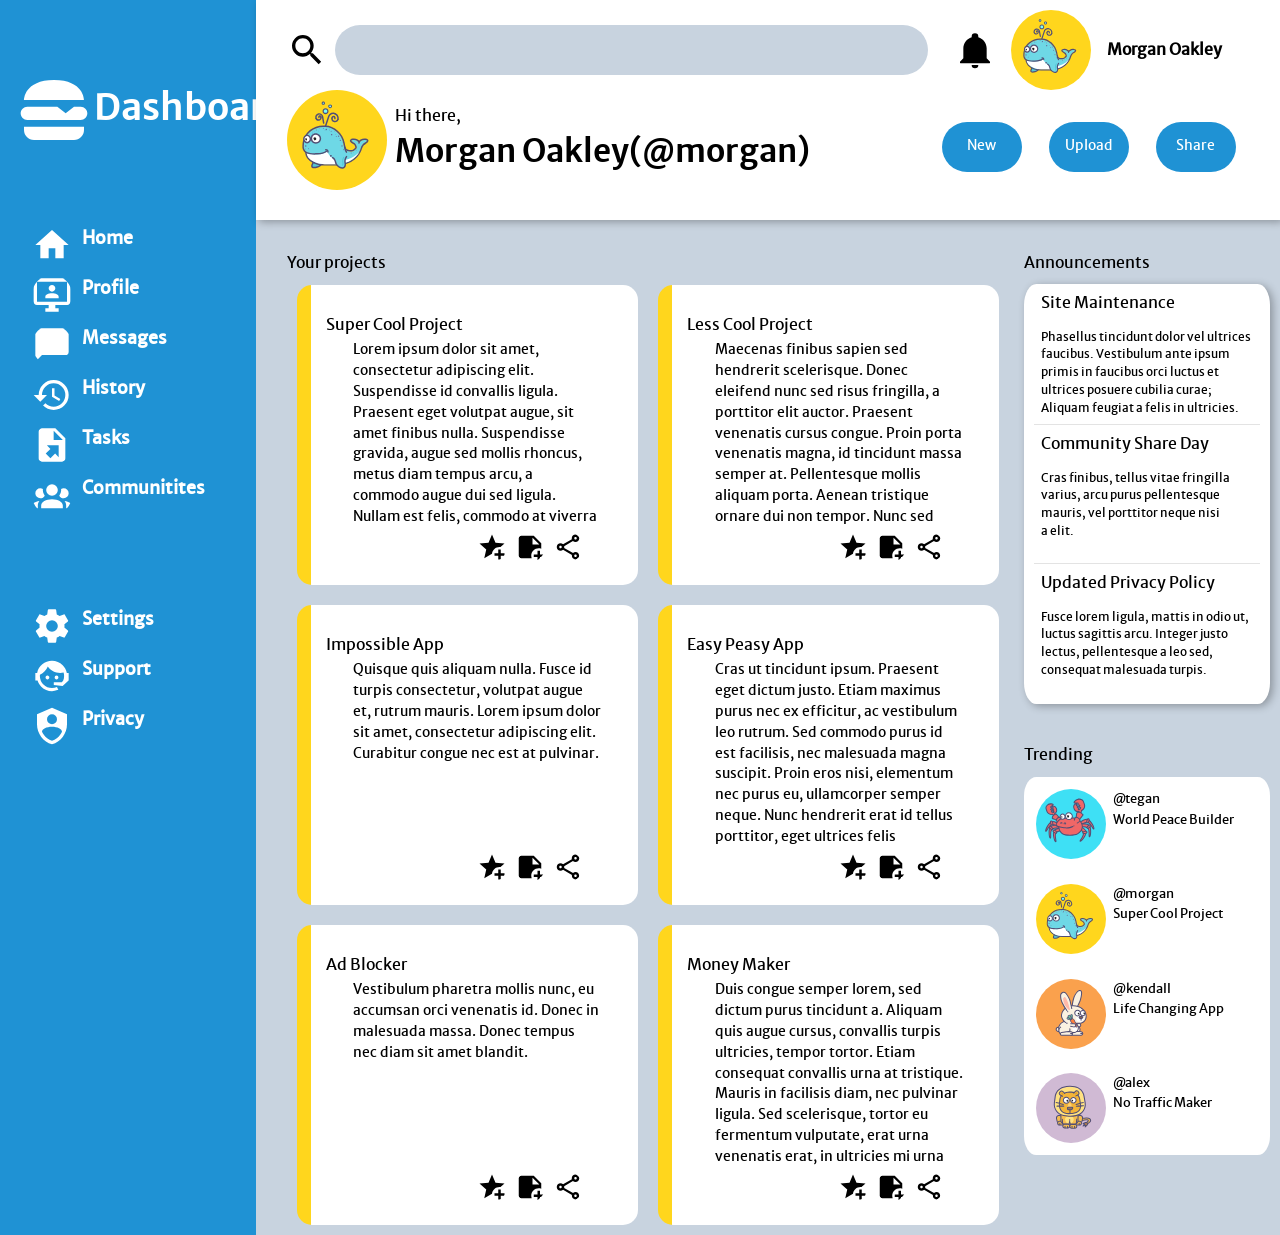
==== commit 69bfca47: "added some pseudo classes" ====
--- a/index.html
+++ b/index.html
@@ -21,17 +21,17 @@
                 <div class="subnav">
                     <ul>
                         <li> <img src="./img/home.svg" class="icon">
-                            Home</li>
+                            <p>Home</p></li>
                         <li> <img src="./img/monitor-account.svg" class="icon">
-                            Profile</li>
+                            <p>Profile</p></li>
                         <li> <img src="./img/message.svg" class="icon">
-                            Messages</li>
+                            <p>Messages</p></li>
                         <li> <img src="./img/history.svg" class="icon">
-                            History</li>
+                            <p>History</p></li>
                         <li> <img src="./img/file-export.svg" class="icon">
-                            Tasks</li>
+                            <p>Tasks</p></li>
                         <li> <img src="./img/account-group.svg" class="icon">
-                            Communitites</li>
+                            <p>Communitites</p></li>
                     </ul>
                 </div>
 
@@ -71,9 +71,9 @@
             </div>
 
             <div class="userButton">
-                <button id="new">New</button>
-                <button id="upload">Upload</button>
-                <button id="share">Share</button>
+                <button id="new" class="press" onclick="">New</button>
+                <button id="upload" class="press" onclick="">Upload</button>
+                <button id="share" class="press" onclick="">Share</button>
             </div>
         </div>
 
--- a/style.css
+++ b/style.css
@@ -81,12 +81,15 @@
     height: 40px;
     width: 40px;
     border-radius: 50%;
+    
 }
 
 img{
   margin-right: .5em;
   
 }
+
+
 
 .page{
   background-color: rgb(200, 211, 223);
@@ -112,9 +115,22 @@
 
   font-size: calc(12px + .5vw);
   font-weight: bold;
+  color: white;
   padding-right: 2%;
   overflow: hidden;
 }
+
+  .leftPanel img{
+    filter: invert();
+  }
+
+  li:hover{
+    background-color: rgb(20, 70, 206);
+    border: 1px solid black;
+    font-weight: bold;
+    font-size: calc(20px + .5vw);
+  }
+  
 
   .dashboard{
     display: grid;
@@ -171,12 +187,22 @@
   }
     .headSearch > input {
       width: 100%;
+      height: 50px;
       background-color:  rgb(200, 211, 223);
-      border: .5px none blue;
+      border: 1px none rgba(31, 146, 212, .2); 
       border-radius: 25px;
       font-size: 25px;
-    }
-  
+      
+      padding-left: 15px;
+    }
+
+    .headSearch > input:focus{
+      outline-color: rgba(31, 146, 212, .5); 
+      
+      height: 60px;
+      border-radius: 50px;
+      box-shadow: 3px 2px 8px rgba(0, 0, 0, .3)
+    }
     .headUser{
     
       display: flex;
@@ -190,6 +216,13 @@
         background-color:  rgb(255, 214, 29);
       }
 
+      #notifbell:hover{
+        background-color: rgba(31, 146, 212, .5);
+        box-shadow: 3px 5px 3px rgba(0, 0, 0, .3);
+        height: 70px;
+        width: 70px;
+      }
+
       .headUser > *{
         margin: 0 .5em 0 .5em;
       }
@@ -197,6 +230,11 @@
       #userpic{
         height: 80px;
         width: 80px;
+      }
+
+      .username:hover{
+        font-size: 20px;
+
       }
 
     .userGreet{
@@ -229,11 +267,25 @@
         width: 75%;
         border: .5px none;
         font-size: calc(10px + .3vw);
+        color: white;
         background-color: rgb(31, 146, 212); 
         align-content: center;
         justify-content: center;
-      }
-
+        padding: 25px 10px 25px 10px;
+      }
+
+      
+
+      button:hover{
+        background-color: rgb(20, 70, 206);
+        height: 50px;
+        width: 90%;
+        box-shadow: 3px 5px 3px rgba(0, 0, 0, .3);
+      }
+
+      button:focus{
+        
+      }
         
 
 /*  */
@@ -270,6 +322,13 @@
   padding: 8% 10% 8% 8%;
   margin: 10px;
 }
+
+  .project:hover{
+    height: 400px;
+    width: auto;
+  }
+
+
   .projThumb{
     display: grid;
     grid-template-rows: 10% 1fr;
@@ -295,6 +354,15 @@
     .projbutton > img{
       height: 30px;
       width: max(30px, .5vw);
+      
+    }
+
+    .projbutton > img:hover{
+      height: 40px;
+      width: max(40px, .5vw);
+      background-color: rgba(255, 214, 29, .5);
+      box-shadow: 3px 5px 3px rgba(0, 0, 0, .3);
+
     }
 
 .contentpanel{
@@ -322,7 +390,10 @@
       display: flex;
       flex-direction: column;
       margin: 0 4% 0 4%;
-     
+    }
+
+    .pageupdates:hover{
+      background-color: rgba(255, 214, 29, .5);
     }
       
       .pageupdates > * {
@@ -349,6 +420,10 @@
   padding: 5%;
 }
 
+  .trendItem:hover{
+    background-color: rgba(255, 214, 29, .5);
+  }
+
   .trendbox{
     background-color: white;
     border-radius: 5%;
